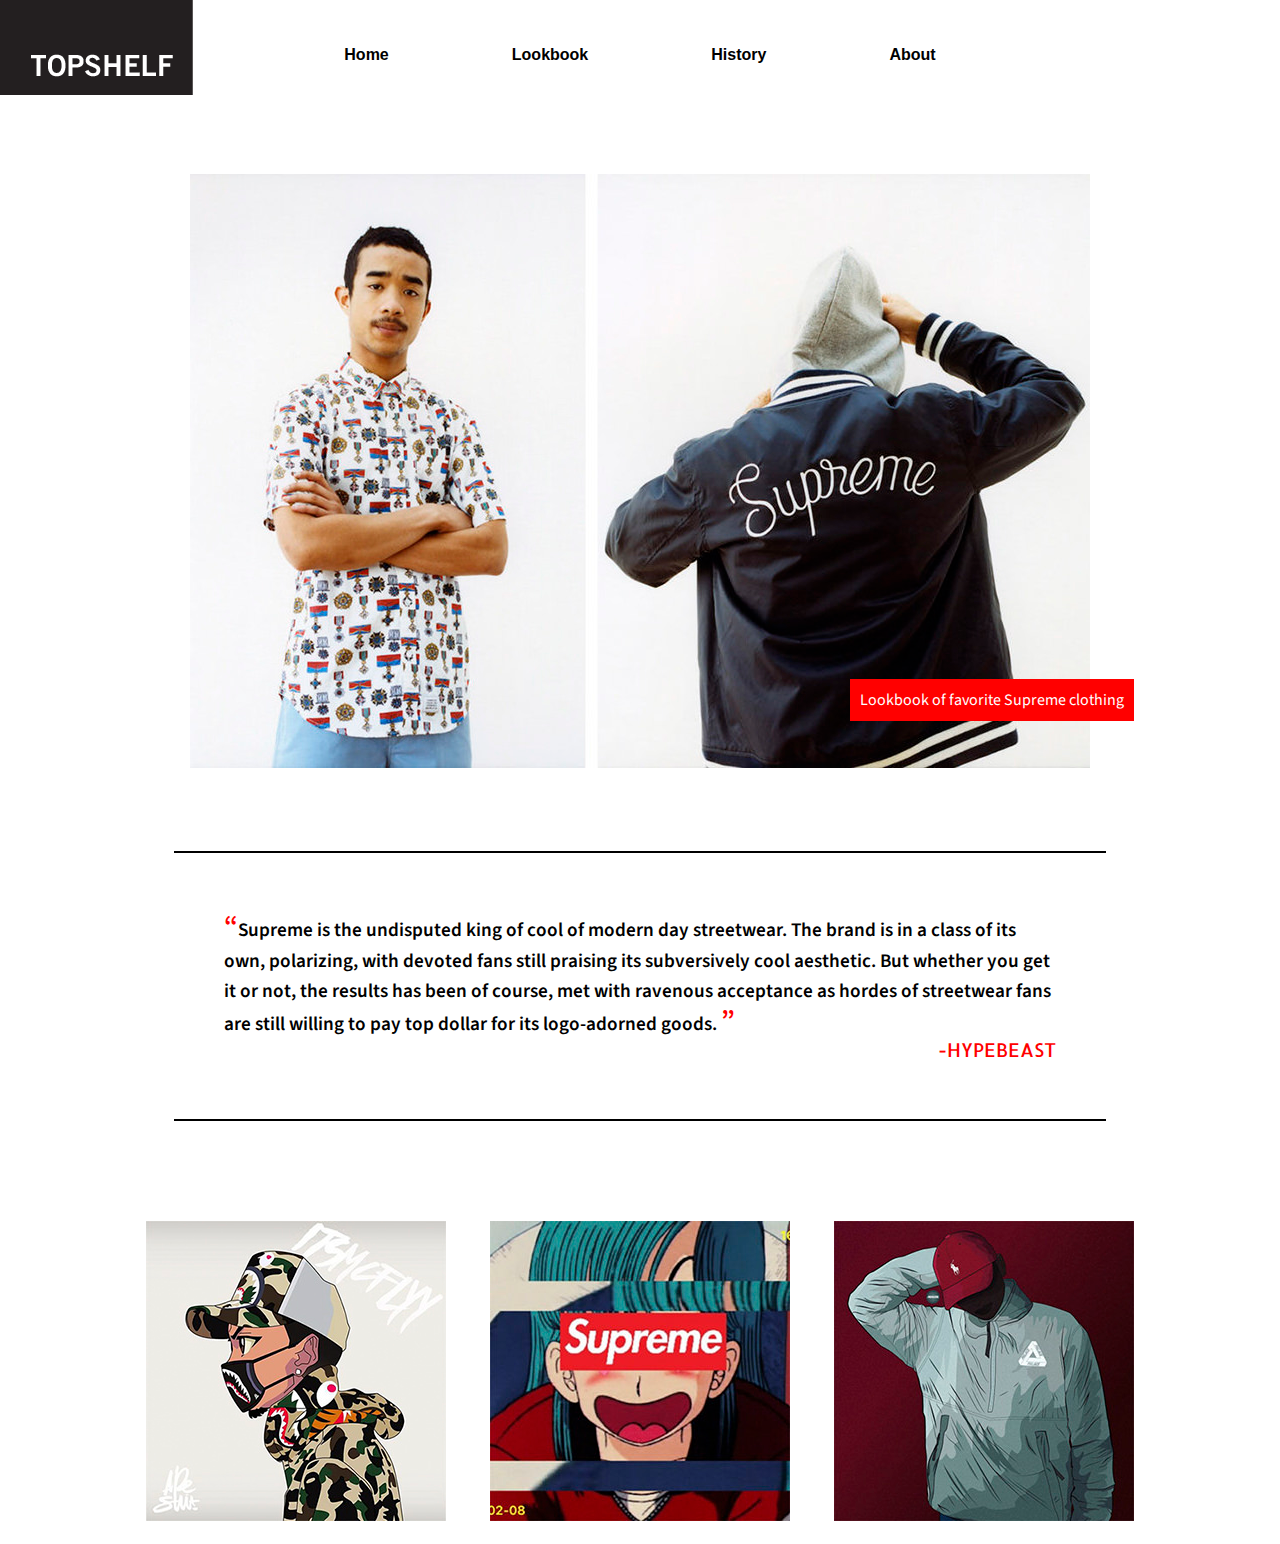
==== index.html @ 9e8afef1 "Redid wordage" ====
<!DOCTYPE html>
<html lang="en">

<head>
  <meta charset="utf-8">
  <title>Top Shelf</title>
  <link rel="stylesheet" href="css/reset.css">
  <link rel="stylesheet" href="css/main.css">

<style>
@import url('https://fonts.googleapis.com/css?family=Source+Sans+Pro:400,600,700');
@import url('https://fonts.googleapis.com/css?family=Allerta');
</style>



</head>

<body>
  <img id="logo" src="images/logo.png" alt="Top Shelf Logo">

  <nav>
    <a href="index.html">Home</a>
    <a href="index.html">Lookbook</a>
    <a href="index.html">History</a>
    <a href="index.html">About</a>
  </nav>

  <div class="main_photo_container">
    <img id="img_main" src="images/lookbook_main.jpg" alt="Supreme Lookbook">

    <div class="overset">
      <p>Lookbook of favorite Supreme clothing</p>
    </div>
  </div>

  <div class="text_container">
      <p><span>&ldquo;</span>Supreme is the undisputed king of cool of modern day
      streetwear. The brand is in a class of its own, polarizing, with devoted
      fans still praising its subversively cool aesthetic. But whether you get
      it or not, the results has been of course, met with ravenous acceptance
      as hordes of streetwear fans are still willing to pay top dollar for its
      logo-adorned goods. <span>&rdquo;</span></p>
    <h3>-HYPEBEAST</h3>
  </div>



  <!---Create the box image with sprites that say name when hover-->
  <div class="thumbnails">
    <a href="https://bape.com/index/"><img id="thumb-b" src="images/bape.jpg" alt="Bape"></a>
    <a href="http://www.supremenewyork.com"><img id="thumb-s" src="images/supreme.jpg" alt="Supreme"/></a>
    <a href="https://www.palaceskateboards.com"><img id="thumb-p" src="images/palace.jpg" alt="Palace"></a>
  </div>

</body>
</html>
---- css/main.css ----
body {
	font-family: helvetica, sans-serif;
	color: black;
}


/** Typography **/
h1{
	font-family: Helvetica, sans-serif;
	color: black;
	font-size: 2.5em;
	font-style: oblique;
}

h2 {

}

h3 {
	text-align: right;
	font-family: 'Allerta', sans-serif;
	font-size: 1.2em;
	color: red;
}

p {
	line-height: 22px;
}

a {
	color: black;
}

a:hover {
	color: gray;
}


/** Head & Nav **/
#logo {
  position: absolute;
	top: 0;
	left: 0;
}

nav {
  text-align: center;
  border-bottom-style: double;
  padding: 47px;
  margin-bottom: 5%;
}

nav a {
  text-decoration: none;
  padding: 5%;
  font-weight: bold;
}

/** Main Photo **/
.main_photo_container {
	position: relative;
	text-align: center;
}

.overset {
	position: absolute;
  bottom: 50px;
  left: 850px;
}

.overset p {
	background: red;
	padding: 10px;
	font-family: 'Source Sans Pro';
	color: white;
}


/** Center Text Container **/
.text_container {
	width: 65%;
	margin: 80px auto;
	padding: 60px 50px;
	border-top: 2px;
	border-bottom: 2px;
	border-style: solid;
}

.text_container p {
	font-family: 'Source Sans Pro', sans-serif;
	font-weight: 600;
	font-size: 1.2em;
	line-height: 1.6em;
}

.text_container span {
	font-size: 1.5em;
	color: red;
}

/** Thumbnails **/
.thumbnails {
	text-align: center;
}

.thumbnails img {
	padding: 20px;
}

#thumb-b:hover {
  content: url('../images/s_hover.jpg');
}

#thumb-s:hover {
  content: url('../images/s_hover.jpg');
}

#thumb-p:hover {
  content: url('../images/s_hover.jpg');
}

/** Wrapper for margins for –lookbook.html– **/
.wrapper {
	width: 100%;
	margin: auto;
	padding: 20px 250px;
}
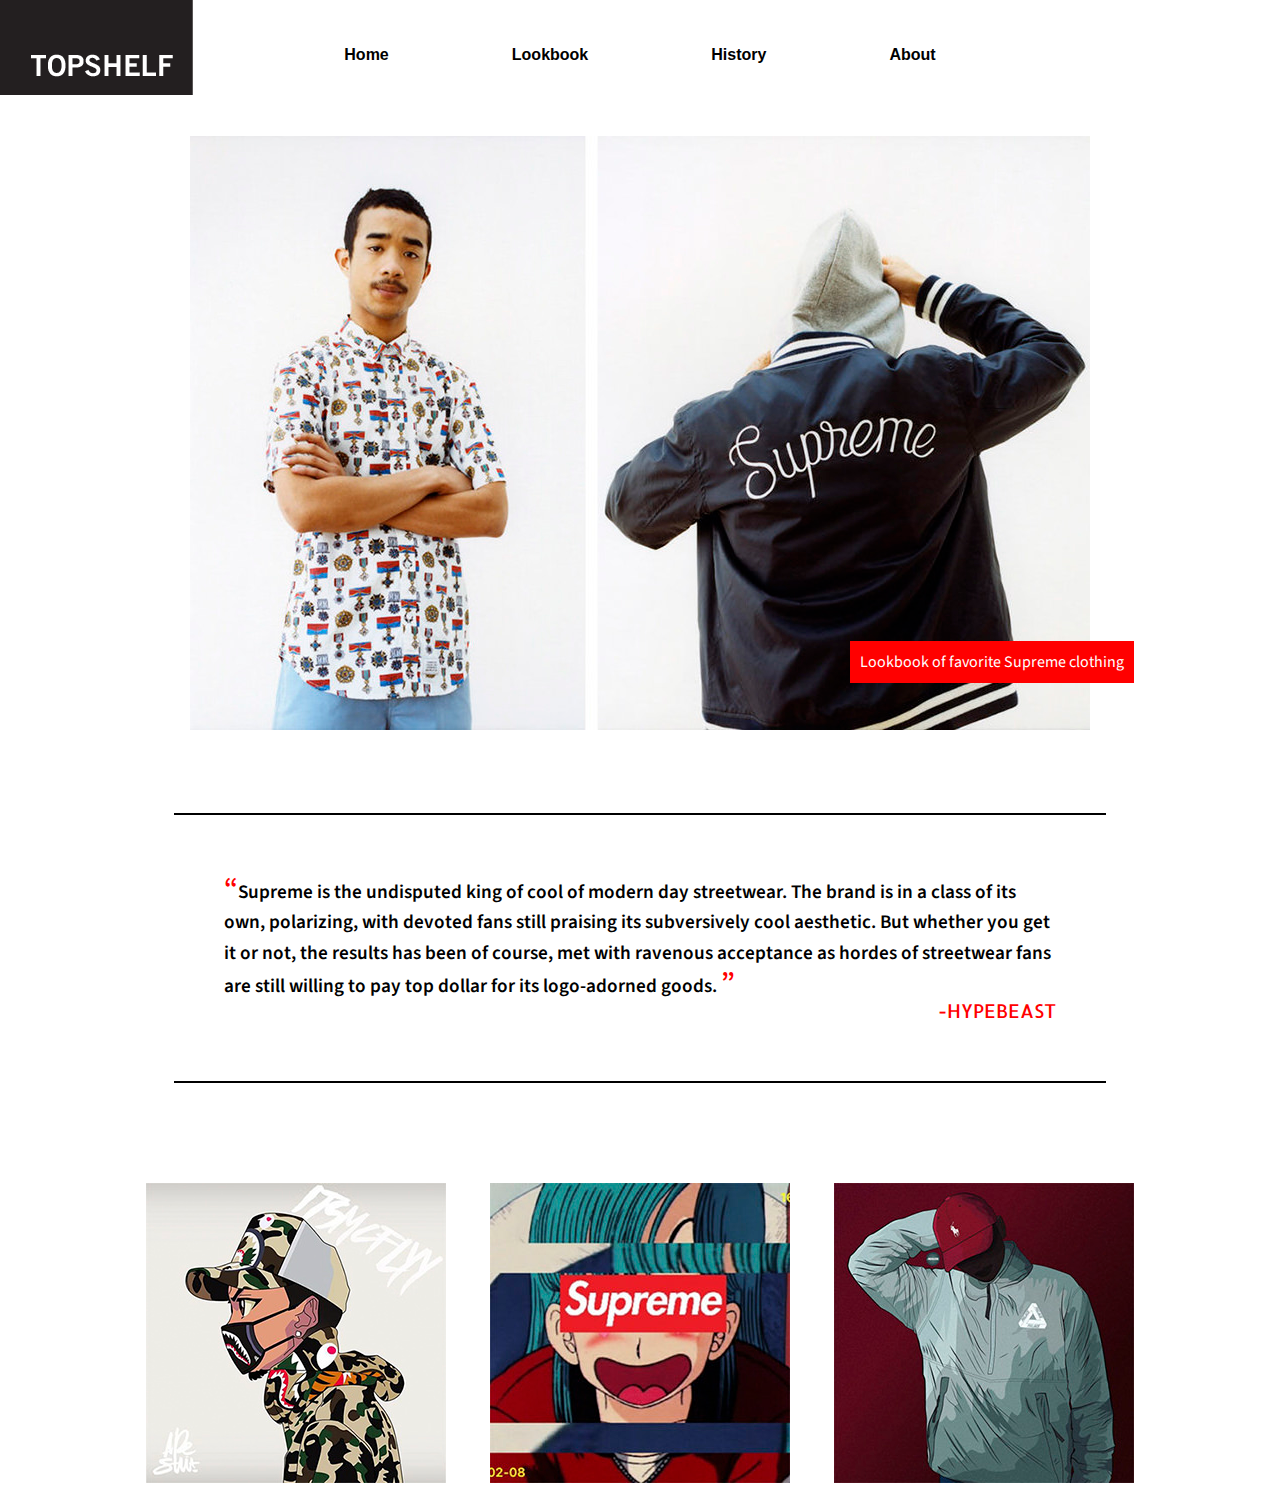
==== commit 910155dc: "added image and wordage for history of bape" ====
--- a/index.html
+++ b/index.html
@@ -10,6 +10,7 @@
 <style>
 @import url('https://fonts.googleapis.com/css?family=Source+Sans+Pro:400,600,700');
 @import url('https://fonts.googleapis.com/css?family=Allerta');
+@import url('https://fonts.googleapis.com/css?family=Work+Sans');
 </style>
 
 
@@ -22,7 +23,7 @@
   <nav>
     <a href="index.html">Home</a>
     <a href="index.html">Lookbook</a>
-    <a href="index.html">History</a>
+    <a href="history.html">History</a>
     <a href="index.html">About</a>
   </nav>
 
--- a/css/main.css
+++ b/css/main.css
@@ -10,10 +10,13 @@
 	color: black;
 	font-size: 2.5em;
 	font-style: oblique;
+	margin-bottom: 20px;
 }
 
 h2 {
-
+	font-family: 'Source Sans Pro';
+	font-size: 1.3em;
+	line-height: 1.8em;
 }
 
 h3 {
@@ -22,6 +25,12 @@
 	font-size: 1.2em;
 	color: red;
 }
+
+h4 {
+	font-family: 'Work Sans', sans-serif;
+	font-size: 1em;
+}
+
 
 p {
 	line-height: 22px;
@@ -32,7 +41,7 @@
 }
 
 a:hover {
-	color: gray;
+	color: red;
 }
 
 
@@ -47,7 +56,6 @@
   text-align: center;
   border-bottom-style: double;
   padding: 47px;
-  margin-bottom: 5%;
 }
 
 nav a {
@@ -56,10 +64,12 @@
   font-weight: bold;
 }
 
+/**----------index.html----------**/
 /** Main Photo **/
 .main_photo_container {
 	position: relative;
 	text-align: center;
+	margin-top: 2%;
 }
 
 .overset {
@@ -119,9 +129,47 @@
   content: url('../images/s_hover.jpg');
 }
 
-/** Wrapper for margins for –lookbook.html– **/
+/** Wrapper for margins for history.html– **/
 .wrapper {
 	width: 100%;
-	margin: auto;
-	padding: 20px 250px;
+	margin: 0 auto;
+	padding: 20px 0px;
+	display: table;
+	margin: 0px auto;
+	text-align: center;
 }
+
+/**----------history.html----------**/
+
+#opening_img {
+	display: table;
+	margin: 0px auto;
+	width: 90%;
+}
+
+.container {
+	width: 100%;
+	float: right;
+}
+
+.overlay_text {
+	position: absolute;
+  left: 50px;
+	width: 820px;
+	margin-top: 120px;
+	margin-left: 50px;
+	}
+
+
+.overlay_text h2, h4 {
+	padding: 10px;
+	width: 90%;
+	margin-left: 50px;
+}
+
+.container img {
+	display: inline-block;
+	float: right;
+	margin: 80px 70px;
+	width: 600px;
+}
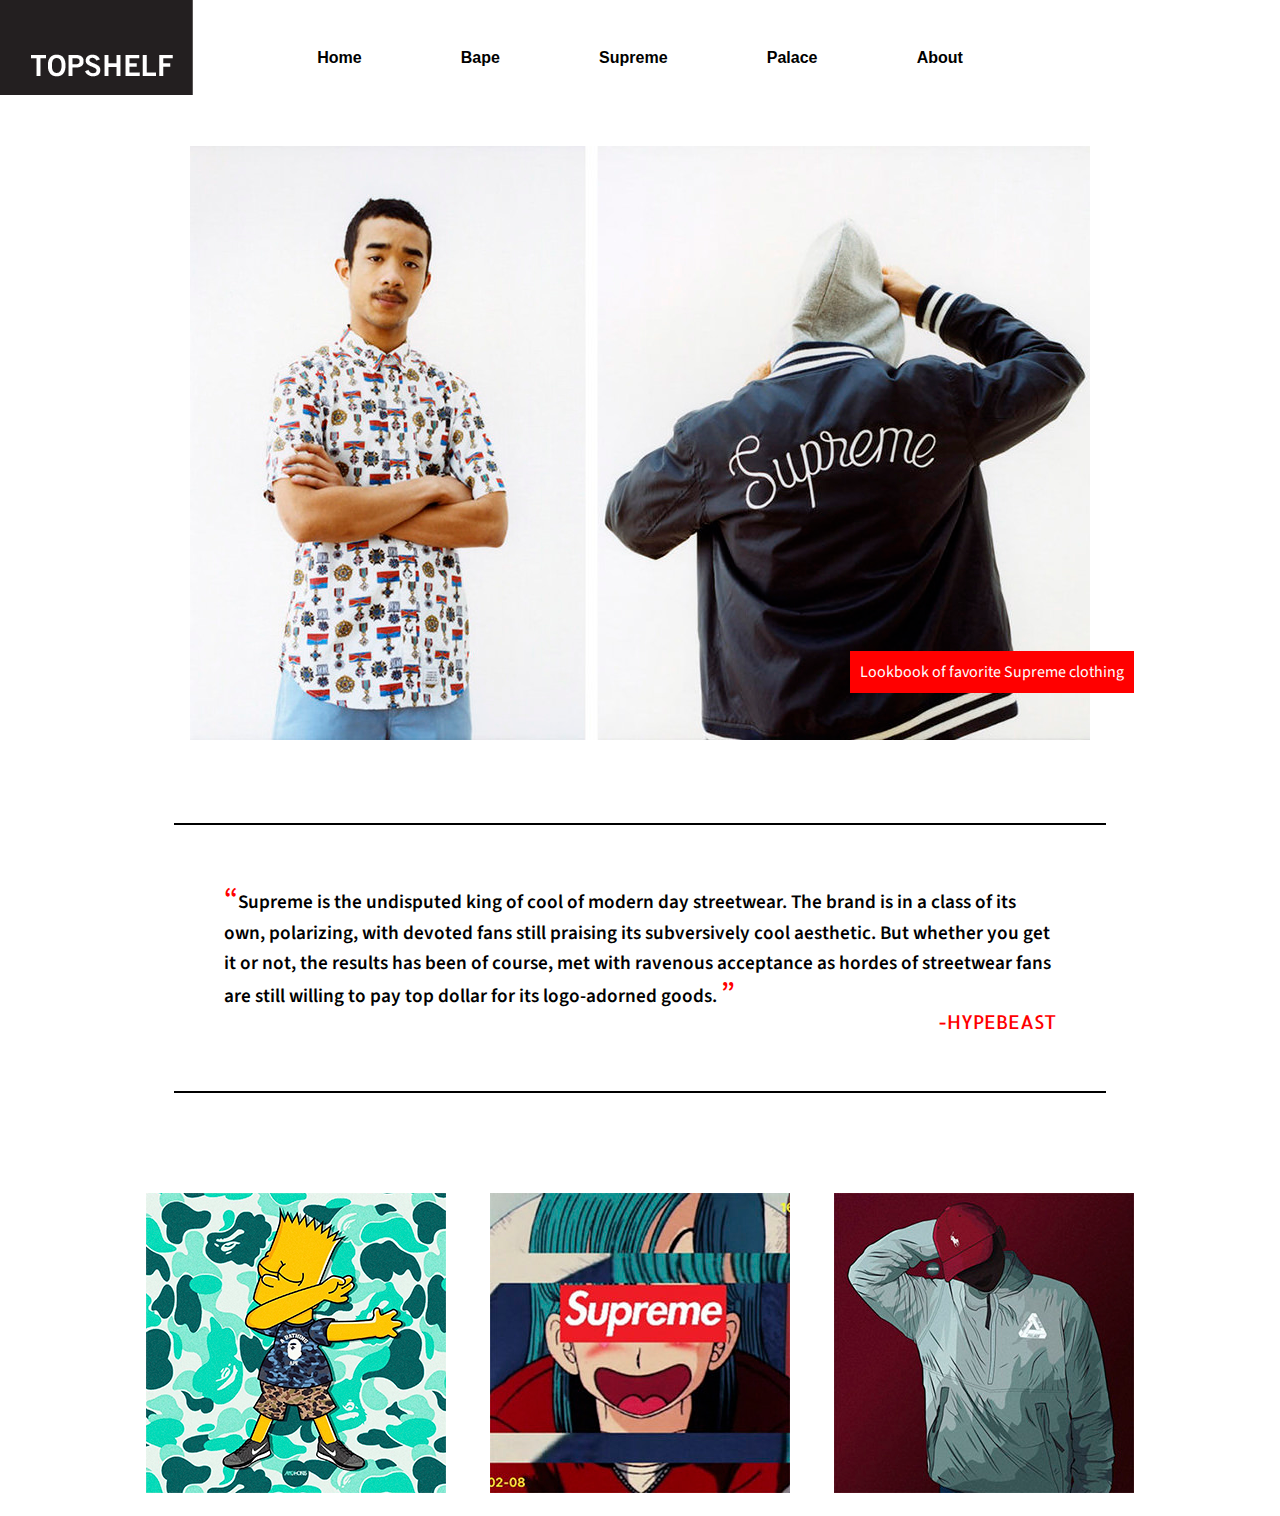
==== commit ead0b4eb: "added more to Supreme.html, worked out kinks for bape.html, changed hover for bape on index.html" ====
--- a/index.html
+++ b/index.html
@@ -22,8 +22,9 @@
 
   <nav>
     <a href="index.html">Home</a>
-    <a href="index.html">Lookbook</a>
-    <a href="history.html">History</a>
+    <a href="bape.html">Bape</a>
+    <a href="supreme.html">Supreme</a>
+    <a href="index.html">Palace</a>
     <a href="index.html">About</a>
   </nav>
 
@@ -49,7 +50,7 @@
 
   <!---Create the box image with sprites that say name when hover-->
   <div class="thumbnails">
-    <a href="https://bape.com/index/"><img id="thumb-b" src="images/bape.jpg" alt="Bape"></a>
+    <a href="https://bape.com/index/"><img id="thumb-b" src="images/bape_bart.jpg" alt="Bape"></a>
     <a href="http://www.supremenewyork.com"><img id="thumb-s" src="images/supreme.jpg" alt="Supreme"/></a>
     <a href="https://www.palaceskateboards.com"><img id="thumb-p" src="images/palace.jpg" alt="Palace"></a>
   </div>
--- a/css/main.css
+++ b/css/main.css
@@ -15,7 +15,7 @@
 
 h2 {
 	font-family: 'Source Sans Pro';
-	font-size: 1.3em;
+	font-size: 1.2em;
 	line-height: 1.8em;
 }
 
@@ -31,6 +31,11 @@
 	font-size: 1em;
 }
 
+h5 {
+	font-family: 'Source Sans Pro', sans-serif;
+	font-size: .8em;
+	line-height: 1.2em;
+}
 
 p {
 	line-height: 22px;
@@ -55,12 +60,13 @@
 nav {
   text-align: center;
   border-bottom-style: double;
-  padding: 47px;
+	margin-top: 50px;
+	margin-bottom: 80px;
 }
 
 nav a {
   text-decoration: none;
-  padding: 5%;
+  padding: 3.7%;
   font-weight: bold;
 }
 
@@ -118,7 +124,7 @@
 }
 
 #thumb-b:hover {
-  content: url('../images/s_hover.jpg');
+  content: url('../images/b_hover.jpg');
 }
 
 #thumb-s:hover {
@@ -139,7 +145,7 @@
 	text-align: center;
 }
 
-/**----------history.html----------**/
+/**----------bape.html----------**/
 
 #opening_img {
 	display: table;
@@ -147,29 +153,174 @@
 	width: 90%;
 }
 
-.container {
-	width: 100%;
-	float: right;
-}
-
 .overlay_text {
 	position: absolute;
   left: 50px;
 	width: 820px;
 	margin-top: 120px;
 	margin-left: 50px;
-	}
-
+	padding-left: 20px;
+	}
 
 .overlay_text h2, h4 {
 	padding: 10px;
 	width: 90%;
 	margin-left: 50px;
-}
-
-.container img {
-	display: inline-block;
-	float: right;
-	margin: 80px 70px;
+	float: right;
+}
+
+#bape_open {
+	display: inline-block;
+	float: right;
+	margin: 80px 100px;
+	margin-bottom: 0px;
+	width: 550px;
+}
+
+.bio {
+		position: relative;
+		float: left;
+		clear: right;
+		width: 100%;
+}
+
+#nigo {
+	display: inline-block;
+	width: 500px;
+	margin: 100px 20px 100px 100px;
+}
+
+.bio h2 {
+	display: inline-block;
+	float: right;
+	position: absolute;
+
+}
+
+.bio h4 {
+	display: inline-block;
+	position: absolute;
+	text-align: center;
+	bottom: 80px;
+	left: -240px;
+	margin: -20px;
+	padding: 0px;
+}
+
+.celebrity_info {
+	clear: both;
+}
+
+#metro_boomin {
+	display: inline-block;
+	float: right;
+	margin: 50px 100px 50px 70px;
+	width: 550px;
+	position: relative;
+}
+
+.celebrity_info h2 {
+	display: inline-block;
+	width: 500px;
+	margin-top: 200px;
+	float: right;
+	position: absolute;
+	margin-left: 200px;
+}
+
+.celebrity_info h4 {
+	display: inline-block;
+	position: relative;
+	bottom: -610px;
+	right: -550px;
+	width: 300px;
+	margin-bottom: 120px;
+}
+
+/* Supreme.html */
+.overlay_text {
+	position: absolute;
+  left: 50px;
+	width: 800px;
+	margin-top: 120px;
+	margin-left: 50px;
+	}
+
+.overlay_text h2, h4 {
+	padding: 10px;
+	width: 90%;
+	margin-left: 50px;
+	float: right;
+}
+
+.overlay_text_2 {
+	position: absolute;
+  left: 50px;
 	width: 600px;
-}
+	margin-top: 280px;
+	margin-left: 100px;
+}
+
+	.overlay_text_2 h2 {
+		padding: 10px;
+		width: 90%;
+		margin-left: 50px;
+		margin-top: 120px;
+		float: right;
+	}
+
+	.overlay_text_2 h4 {
+		display: inline-block;
+		position: absolute;
+		text-align: center;
+		bottom: -255px;
+		left: 640px;
+		margin: 20px;
+	}
+
+	.bio {
+			position: relative;
+			float: left;
+			clear: right;
+			width: 96%;
+	}
+
+	.bio h2 {
+		display: inline-block;
+		float: right;
+		width: 600px;
+		margin-top: 120px;
+		margin-right: 160px;
+		margin-left: 100px;
+	}
+
+	#james {
+		display: inline-block;
+		width: 420px;
+		margin: 100px 0px 100px 100px;
+	}
+
+	.bio_2 {
+			position: relative;
+			float: left;
+			clear: right;
+			width: 96%;
+	}
+
+	.bio_2 h2 {
+		display: inline-block;
+		float: right;
+		width: 600px;
+		margin-top: -300px;
+		margin-right: 160px;
+		margin-left: -100px;
+	}
+
+.bio_2 h4 {
+	display: inline-block;
+	position: absolute;
+	text-align: center;
+	bottom: 35px;
+	left: -325px;
+	margin: 20px;
+}
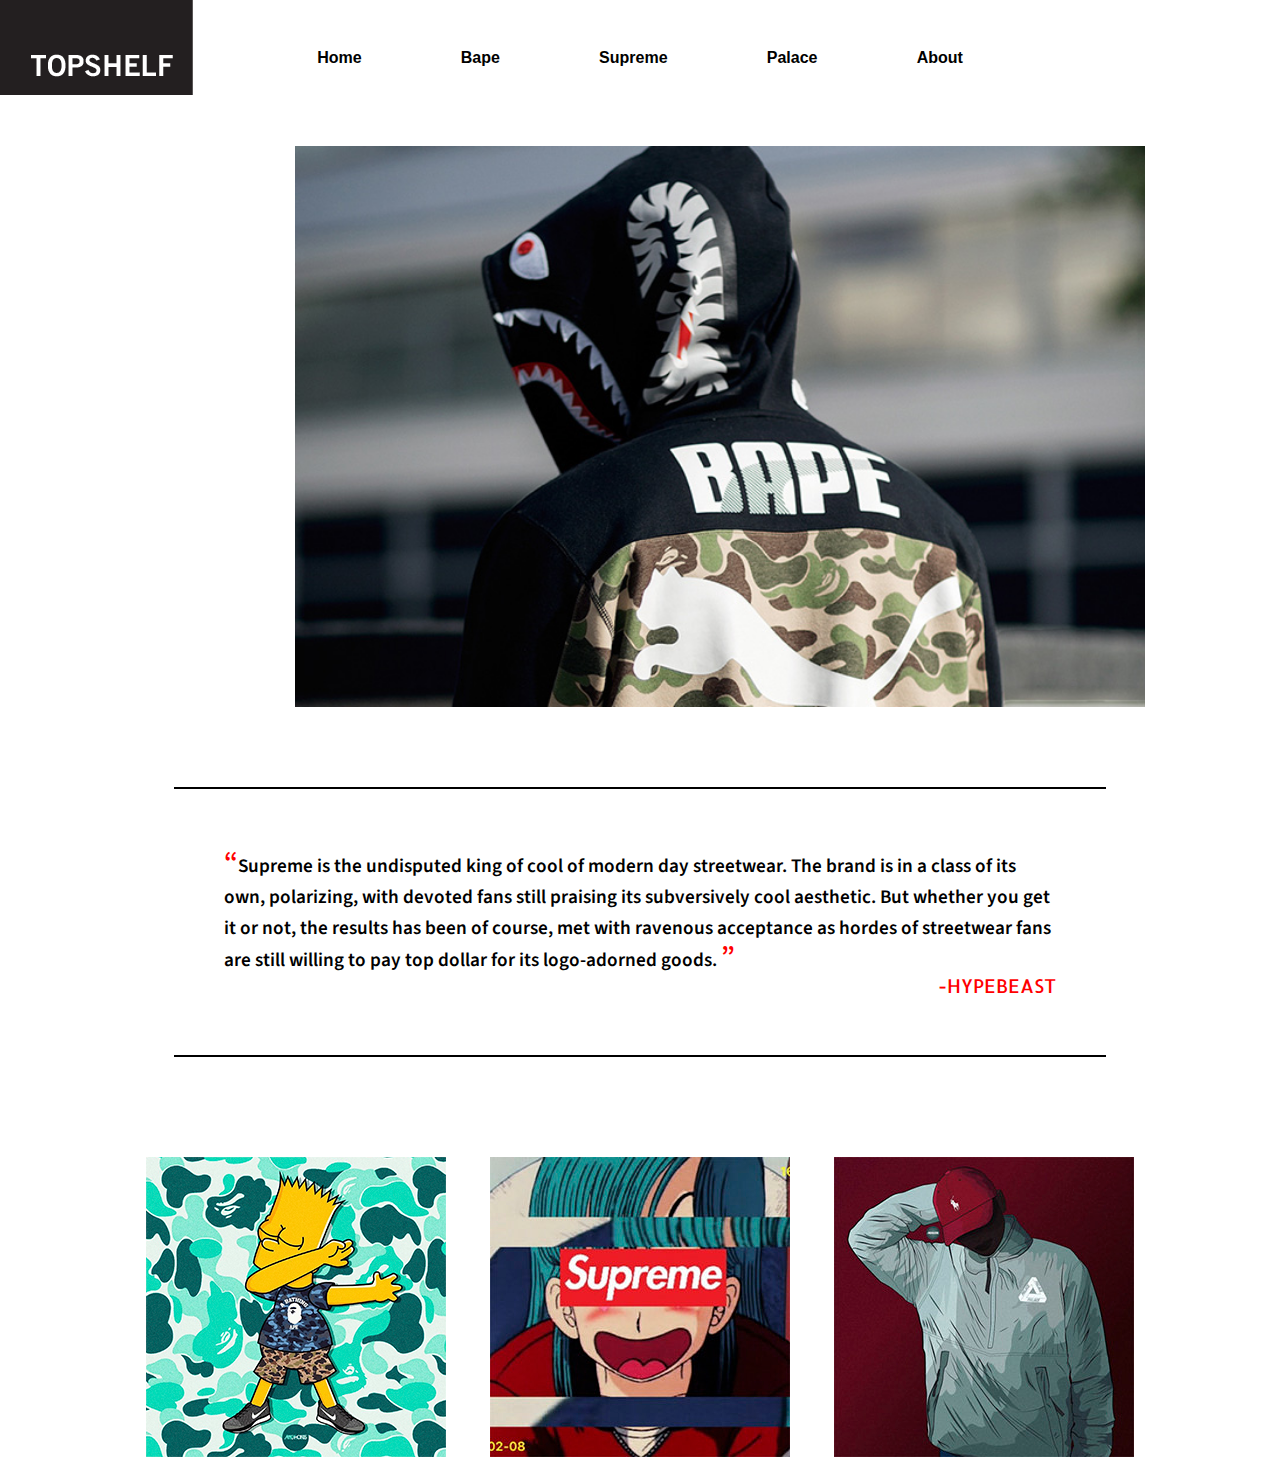
==== commit e7471535: "auto slideshow on index.html" ====
--- a/index.html
+++ b/index.html
@@ -24,16 +24,36 @@
     <a href="index.html">Home</a>
     <a href="bape.html">Bape</a>
     <a href="supreme.html">Supreme</a>
-    <a href="index.html">Palace</a>
+    <a href="palace.html">Palace</a>
     <a href="index.html">About</a>
   </nav>
 
-  <div class="main_photo_container">
-    <img id="img_main" src="images/lookbook_main.jpg" alt="Supreme Lookbook">
 
-    <div class="overset">
-      <p>Lookbook of favorite Supreme clothing</p>
-    </div>
+  <div class="w3-content_w3-section" style="max-width:500px">
+      <!--<img class="mySlides" src="images/lookbook_main.jpg"> -->
+      <img class="mySlides" src="images/slide_3.jpg">
+      <img class="mySlides" src="images/slide_5.jpg">
+      <img class="mySlides" src="images/kermit.gif">
+      <img class="mySlides" src="images/slide_6.jpg">
+      <img class="mySlides" src="images/supreme_store.jpg">
+
+
+  <script>
+  var myIndex = 0;
+  carousel();
+
+  function carousel() {
+      var i;
+      var x = document.getElementsByClassName("mySlides");
+      for (i = 0; i < x.length; i++) {
+         x[i].style.display = "none";
+      }
+      myIndex++;
+      if (myIndex > x.length) {myIndex = 1}
+      x[myIndex-1].style.display = "block";
+      setTimeout(carousel, 4000); // Change image every 4 seconds
+  }
+  </script>
   </div>
 
   <div class="text_container">
--- a/css/main.css
+++ b/css/main.css
@@ -3,6 +3,11 @@
 	color: black;
 }
 
+.container {
+	max-width: 1400px;
+	width: 100%;
+	margin: 0 auto;
+}
 
 /** Typography **/
 h1{
@@ -33,8 +38,15 @@
 
 h5 {
 	font-family: 'Source Sans Pro', sans-serif;
-	font-size: .8em;
+	color: gray;
+	font-size: .9em;
 	line-height: 1.2em;
+}
+
+h6 {
+	font-family: 'Source Sans Pro';
+	font-size: 1.1em;
+	line-height: 1.6em;
 }
 
 p {
@@ -72,25 +84,16 @@
 
 /**----------index.html----------**/
 /** Main Photo **/
-.main_photo_container {
-	position: relative;
-	text-align: center;
-	margin-top: 2%;
-}
-
-.overset {
-	position: absolute;
-  bottom: 50px;
-  left: 850px;
-}
-
-.overset p {
-	background: red;
-	padding: 10px;
-	font-family: 'Source Sans Pro';
-	color: white;
-}
-
+
+.w3-content_w3-section {
+	max-width: 800px;
+}
+
+.mySlides {
+	width: 170%;
+	display: block;
+	margin-left: 295px;
+}
 
 /** Center Text Container **/
 .text_container {
@@ -155,24 +158,23 @@
 
 .overlay_text {
 	position: absolute;
-  left: 50px;
+  left: -50px;
 	width: 820px;
 	margin-top: 120px;
-	margin-left: 50px;
+	margin-left: 170px;
 	padding-left: 20px;
 	}
 
 .overlay_text h2, h4 {
 	padding: 10px;
 	width: 90%;
-	margin-left: 50px;
 	float: right;
 }
 
 #bape_open {
 	display: inline-block;
 	float: right;
-	margin: 80px 100px;
+	margin: 80px 120px;
 	margin-bottom: 0px;
 	width: 550px;
 }
@@ -187,13 +189,16 @@
 #nigo {
 	display: inline-block;
 	width: 500px;
-	margin: 100px 20px 100px 100px;
+	margin: 150px 20px 100px 100px;
 }
 
 .bio h2 {
 	display: inline-block;
 	float: right;
 	position: absolute;
+	width: 500px;
+	top: 200px;
+	right: 190px;
 
 }
 
@@ -202,7 +207,7 @@
 	position: absolute;
 	text-align: center;
 	bottom: 80px;
-	left: -240px;
+	left: -270px;
 	margin: -20px;
 	padding: 0px;
 }
@@ -214,7 +219,7 @@
 #metro_boomin {
 	display: inline-block;
 	float: right;
-	margin: 50px 100px 50px 70px;
+	margin: 50px 100px 50px 100px;
 	width: 550px;
 	position: relative;
 }
@@ -225,7 +230,7 @@
 	margin-top: 200px;
 	float: right;
 	position: absolute;
-	margin-left: 200px;
+	margin-left: 160px;
 }
 
 .celebrity_info h4 {
@@ -234,93 +239,219 @@
 	bottom: -610px;
 	right: -550px;
 	width: 300px;
-	margin-bottom: 120px;
 }
 
 /* Supreme.html */
-.overlay_text {
-	position: absolute;
-  left: 50px;
+.s_overlay_text {
+	position: absolute;
+  left: 150px;
 	width: 800px;
-	margin-top: 120px;
-	margin-left: 50px;
-	}
-
-.overlay_text h2, h4 {
-	padding: 10px;
-	width: 90%;
-	margin-left: 50px;
-	float: right;
-}
-
-.overlay_text_2 {
-	position: absolute;
-  left: 50px;
-	width: 600px;
-	margin-top: 280px;
-	margin-left: 100px;
-}
-
-	.overlay_text_2 h2 {
-		padding: 10px;
-		width: 90%;
-		margin-left: 50px;
-		margin-top: 120px;
-		float: right;
-	}
-
-	.overlay_text_2 h4 {
+	margin-top: 150px;
+	}
+
+	.s_overlay_text h4 {
+		display: inline-block;
+		position: absolute;
+	}
+
+	.s_overlay_text h2 {
+		display: inline-block;
+		position: absolute;
+		width: 780px;
+		margin-top: 50px;
+	}
+
+.s_overlay_text_2 {
+	position: absolute;
+  left: -200px;
+	width: 500px;
+	margin-top: 380px;
+	margin-left: 380px;
+}
+
+	.s_overlay_text_2 h4 {
 		display: inline-block;
 		position: absolute;
 		text-align: center;
-		bottom: -255px;
-		left: 640px;
+		bottom: -80px;
+		left: -130px;
 		margin: 20px;
 	}
 
-	.bio {
+		#james {
+			display: inline-block;
+			width: 380px;
+			position: absolute;
+			left: 170px;
+			bottom: -370px;
+		}
+
+	.s_bio {
+			position: relative;
+			float: left;
+			clear: right;
+			width: 100%;
+			margin-top: 110px;
+	}
+
+	.s_bio h2 {
+		display: inline-block;
+		position: absolute;
+		right: 230px;
+		width: 540px;
+	}
+
+	.s_bio_2 {
 			position: relative;
 			float: left;
 			clear: right;
 			width: 96%;
 	}
 
-	.bio h2 {
+	.s_bio_2 h2 {
+		display: inline-block;
+		position: absolute;
+		width: 500px;
+		top: 180px;
+		right: 215px;
+
+	}
+
+.s_bio_2 h4 {
+	display: inline-block;
+	position: absolute;
+	text-align: center;
+	bottom: -430px;
+	left: -280px;
+	margin: 20px;
+}
+
+.tyler_creator {
+	display: block;
+	position: absolute;
+	width: 900px;
+}
+
+#tyler {
+	position: absolute;
+	height: 600px;
+	bottom: -2080px;
+	left: 780px;
+}
+
+.s_testimony_1 h2 {
+	width: 500px;
+	position: absolute;
+	bottom: -1690px;
+	left: 200px;
+}
+
+.s_testimony_2 h6 {
+	width: 570px;
+	position: absolute;
+	bottom: -2070px;
+	left: 200px;
+}
+
+#tyler_name {
+	display: block;
+	width: 380px;
+	position: relative;
+	bottom: -1080px;
+}
+
+#tyler:hover {
+	content: url('../images/tyler_hover.jpg');
+}
+
+/**PALACE.HTML**/
+.p_overlay_text {
+	position: absolute;
+  left: 130px;
+	width: 600px;
+	margin-top: 150px;
+	}
+
+	.p_overlay_text h4 {
+		display: inline-block;
+		position: absolute;
+		margin-left: 40px;
+	}
+
+	.p_overlay_text h2 {
+		display: inline-block;
+		position: absolute;
+		left: 50px;
+		width: 450px;
+		margin-top: 50px;
+	}
+
+	#palace_open {
 		display: inline-block;
 		float: right;
-		width: 600px;
-		margin-top: 120px;
-		margin-right: 160px;
-		margin-left: 100px;
-	}
-
-	#james {
-		display: inline-block;
-		width: 420px;
-		margin: 100px 0px 100px 100px;
-	}
-
-	.bio_2 {
+		margin: 80px 60px;
+		margin-bottom: 0px;
+		width: 630px;
+	}
+
+	#lev {
+		margin-left: 90px;
+		margin-top: 110px;
+		width: 700px;
+	}
+
+	.p_bio {
+			position: relative;
+			float: left;
+			clear: right;
+			width: 100%;
+			margin-top: -450px;
+	}
+
+	.p_bio h2 {
+		display: inline-block;
+		position: absolute;
+		right: 120px;
+		width: 580px;
+	}
+
+	.p_bio_2 {
 			position: relative;
 			float: left;
 			clear: right;
 			width: 96%;
 	}
 
-	.bio_2 h2 {
-		display: inline-block;
-		float: right;
-		width: 600px;
-		margin-top: -300px;
-		margin-right: 160px;
-		margin-left: -100px;
-	}
-
-.bio_2 h4 {
-	display: inline-block;
-	position: absolute;
-	text-align: center;
-	bottom: 35px;
-	left: -325px;
-	margin: 20px;
-}
+	.p_bio_2 h6 {
+		display: inline-block;
+		position: absolute;
+		width: 480px;
+		top: -270px;
+		right: 50px;
+	}
+
+	#p_photo {
+		display: block;
+		position: absolute;
+		bottom: -1850px;
+		height: 600px;
+		right: 200px;
+	}
+
+.p_last_wordage {
+	width: 600px;
+}
+
+.p_last_wordage h2 {
+	position: absolute;
+	left: 150px;
+	width: 500px;
+	bottom: -1500px;
+}
+
+.p_last_wordage h4 {
+	position: absolute;
+	left: 138px;
+	width: 500px;
+	bottom: -1550px;
+}
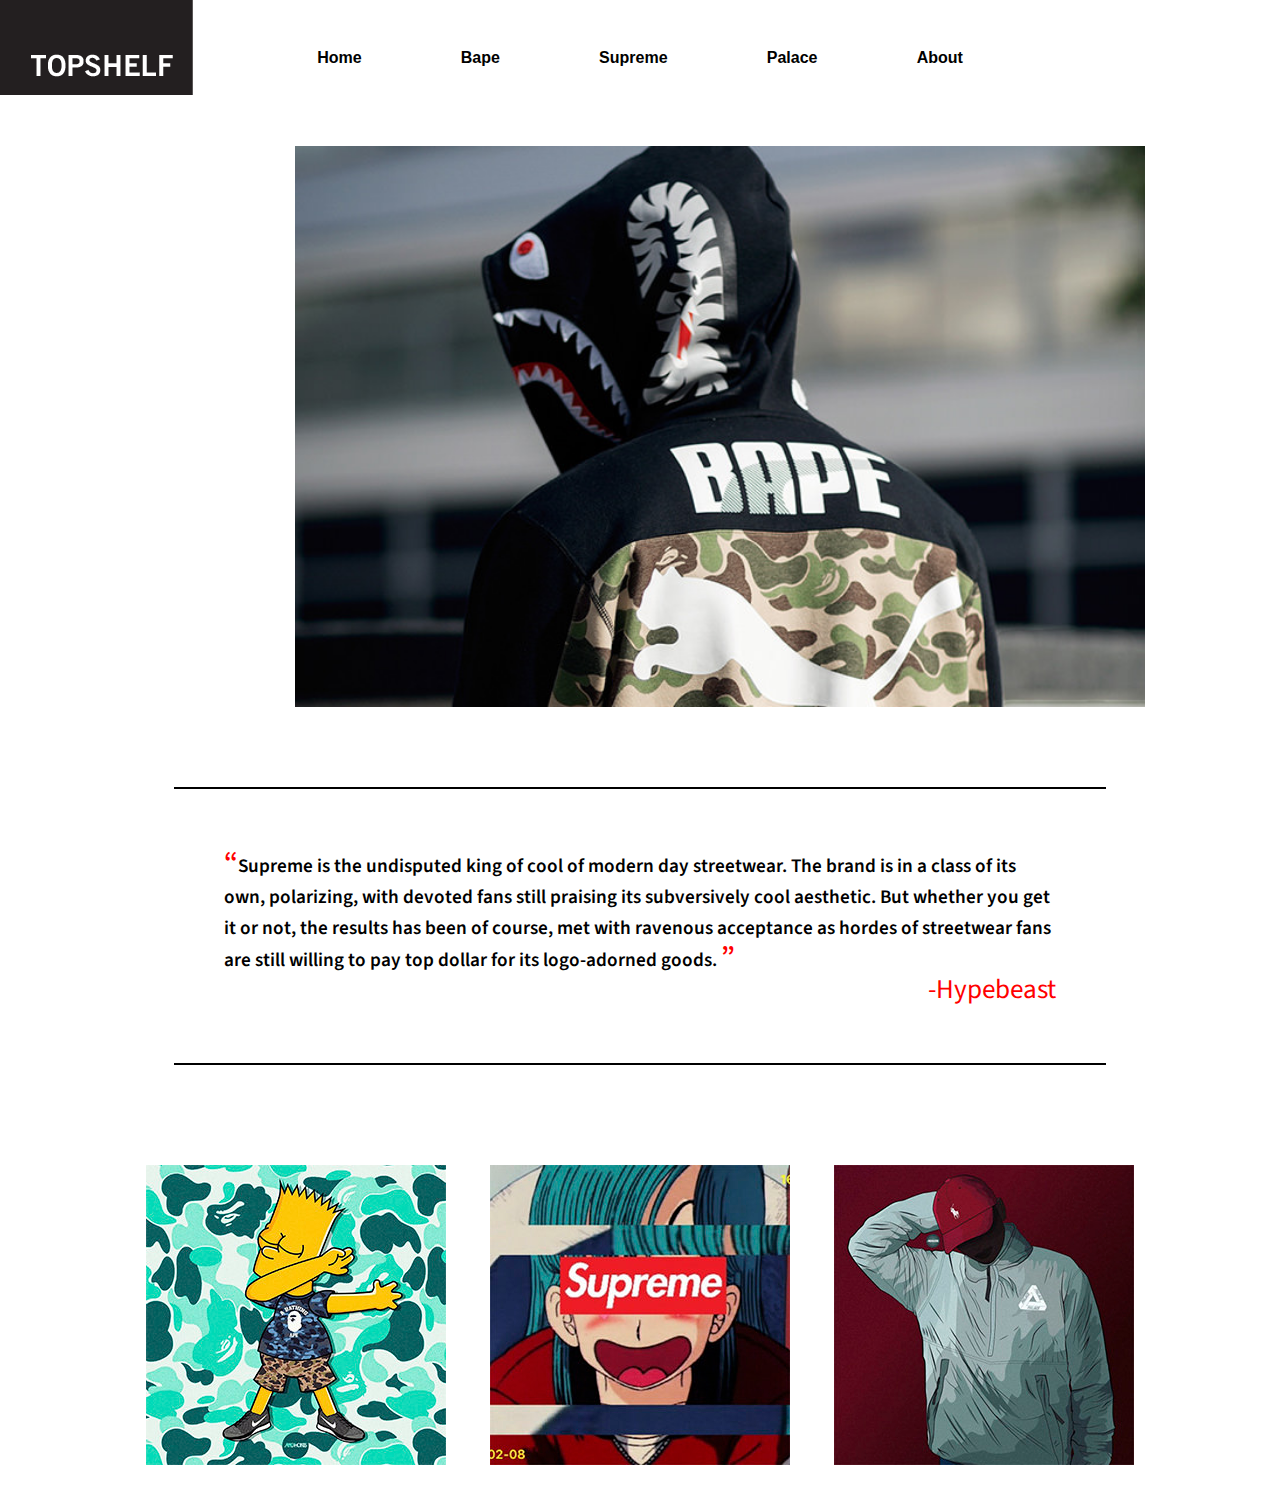
==== commit 09173b66: "fixed hover for bape" ====
--- a/index.html
+++ b/index.html
@@ -25,10 +25,10 @@
     <a href="bape.html">Bape</a>
     <a href="supreme.html">Supreme</a>
     <a href="palace.html">Palace</a>
-    <a href="index.html">About</a>
+    <a href="about.html">About</a>
   </nav>
 
-
+<!--Credit given to create the slideshow: https://www.w3schools.com/w3css/w3css_slideshow.asp -->
   <div class="w3-content_w3-section" style="max-width:500px">
       <!--<img class="mySlides" src="images/lookbook_main.jpg"> -->
       <img class="mySlides" src="images/slide_3.jpg">
@@ -63,7 +63,7 @@
       it or not, the results has been of course, met with ravenous acceptance
       as hordes of streetwear fans are still willing to pay top dollar for its
       logo-adorned goods. <span>&rdquo;</span></p>
-    <h3>-HYPEBEAST</h3>
+    <h3>-Hypebeast</h3>
   </div>
 
 
--- a/css/main.css
+++ b/css/main.css
@@ -26,8 +26,8 @@
 
 h3 {
 	text-align: right;
-	font-family: 'Allerta', sans-serif;
-	font-size: 1.2em;
+	font-family: 'Source Sans Pro', sans-serif;
+	font-size: 1.7em;
 	color: red;
 }
 
@@ -50,7 +50,10 @@
 }
 
 p {
-	line-height: 22px;
+	font-family: 'Work Sans';
+	font-size: 7em;
+	line-height: 1.8em;
+	font-weight: bold;
 }
 
 a {
@@ -128,15 +131,19 @@
 
 #thumb-b:hover {
   content: url('../images/b_hover.jpg');
+	cursor: pointer;
 }
 
 #thumb-s:hover {
   content: url('../images/s_hover.jpg');
+	cursor: pointer;
 }
 
 #thumb-p:hover {
-  content: url('../images/s_hover.jpg');
-}
+  content: url('../images/p_hover.jpg');
+	cursor: pointer;
+}
+
 
 /** Wrapper for margins for history.html– **/
 .wrapper {
@@ -355,9 +362,10 @@
 
 #tyler_name {
 	display: block;
-	width: 380px;
+	width: 480px;
 	position: relative;
 	bottom: -1080px;
+	right: 135px;
 }
 
 #tyler:hover {
@@ -455,3 +463,116 @@
 	width: 500px;
 	bottom: -1550px;
 }
+
+/* -----------About.html----------------- */
+#street_title {
+	display: block;
+	width: 900px;
+}
+
+#street_title p {
+	margin-left: 200px;
+	margin-top: -30px;
+}
+
+.boxes {
+	width: 1200px;
+	margin-top: 30px;
+	margin-left: 40px;
+	margin-bottom: 200px;
+}
+
+#box1 {
+	display: inline-block;
+	margin-left: 150px;
+	width: 200px;
+	height: 200px;
+	float: left;
+}
+
+#box1 h6 {
+	display: inline-block;
+	margin-left: 10px;
+	width: 250px;
+
+}
+
+#box2 {
+	display: inline-block;
+	margin-left: 150px;
+	width: 275px;
+	height: 200px;
+	margin-right: 0px;
+}
+
+#box2 h6 {
+	display: inline-block;
+	margin-left: 18px;
+	width: 275px;
+	float: left;
+}
+
+#box3 {
+	display: inline-block;
+	margin-left: 100px;
+	width: 200px;
+	height: 200px;
+}
+
+#box3 h6 {
+	display: inline-block;
+	margin-left: 10px;
+	width: 280px;
+	float: left;
+}
+
+hr {
+border: 5px solid #000;
+width: 120px;
+display: block;
+position: absolute;
+left: 200px;
+top: 280px;
+}
+
+#end {
+	width: 1050px;
+	display: table;
+	margin: 0 auto;
+}
+
+.endspace {
+	margin-top: 70px;
+}
+
+#credit {
+	width: 400px;
+	display: inline-block;
+	position: absolute;
+	left: 650px;
+	bottom: -890px;
+}
+
+.logos {
+	width: 200px;
+	margin-left: 400px;
+	margin-top: 150px;
+}
+
+#highs {
+	width: 90%;
+}
+
+#hype {
+	width: 85%;
+	margin-left: 5px;
+}
+
+.parallax {
+  background-image: url("../images/parallax.jpg");
+  min-height: 500px;
+  background-attachment: fixed;
+  background-position: center;
+  background-repeat: no-repeat;
+  background-size: cover;
+}
